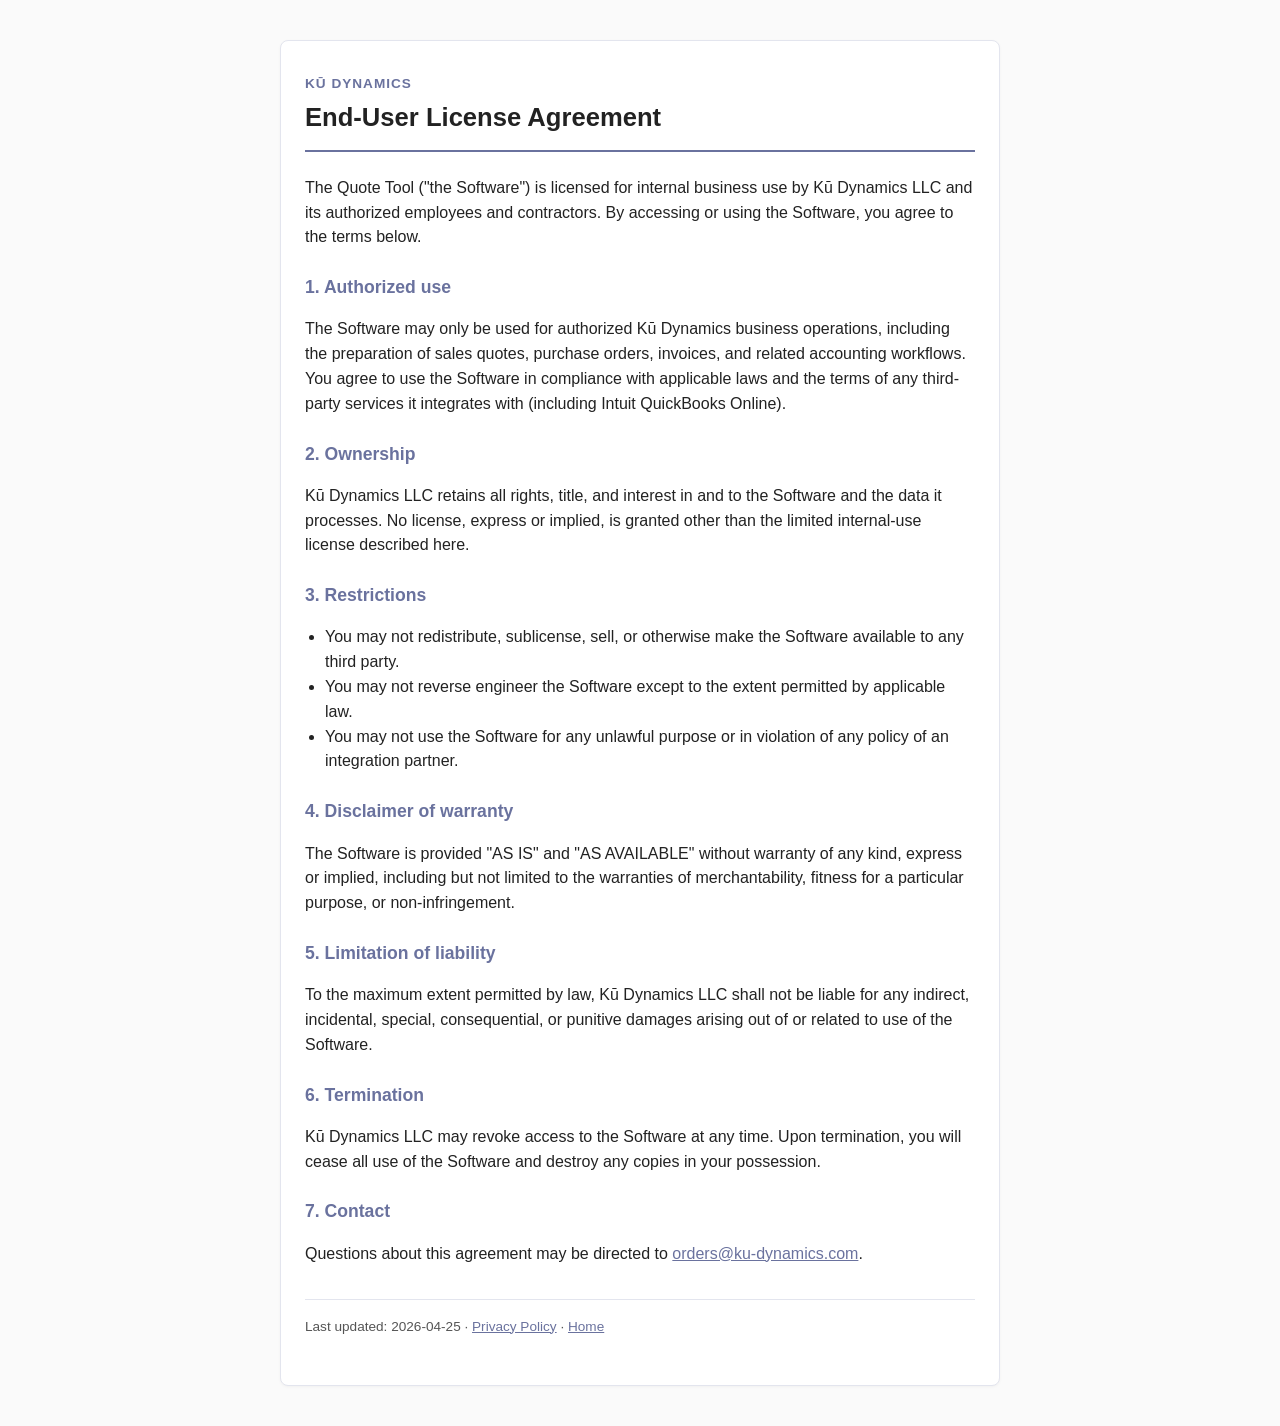
==== eula.html @ ec0ca813 "chore: add EULA, Privacy Policy, and landing page Static pages for the QBO App Assessment. Three HTM" ====
<!doctype html>
<html lang="en">
  <head>
    <meta charset="utf-8" />
    <meta name="viewport" content="width=device-width,initial-scale=1" />
    <title>Quote Tool — End-User License Agreement</title>
    <link rel="stylesheet" href="./style.css" />
  </head>
  <body>
    <main>
      <header>
        <div class="brand">Kū Dynamics</div>
        <h1>End-User License Agreement</h1>
      </header>

      <p>
        The Quote Tool ("the Software") is licensed for internal business
        use by Kū Dynamics LLC and its authorized employees and
        contractors. By accessing or using the Software, you agree to
        the terms below.
      </p>

      <h2>1. Authorized use</h2>
      <p>
        The Software may only be used for authorized Kū Dynamics business
        operations, including the preparation of sales quotes, purchase
        orders, invoices, and related accounting workflows. You agree to
        use the Software in compliance with applicable laws and the
        terms of any third-party services it integrates with (including
        Intuit QuickBooks Online).
      </p>

      <h2>2. Ownership</h2>
      <p>
        Kū Dynamics LLC retains all rights, title, and interest in and to
        the Software and the data it processes. No license, express or
        implied, is granted other than the limited internal-use license
        described here.
      </p>

      <h2>3. Restrictions</h2>
      <ul>
        <li>
          You may not redistribute, sublicense, sell, or otherwise make
          the Software available to any third party.
        </li>
        <li>
          You may not reverse engineer the Software except to the extent
          permitted by applicable law.
        </li>
        <li>
          You may not use the Software for any unlawful purpose or in
          violation of any policy of an integration partner.
        </li>
      </ul>

      <h2>4. Disclaimer of warranty</h2>
      <p>
        The Software is provided "AS IS" and "AS AVAILABLE" without
        warranty of any kind, express or implied, including but not
        limited to the warranties of merchantability, fitness for a
        particular purpose, or non-infringement.
      </p>

      <h2>5. Limitation of liability</h2>
      <p>
        To the maximum extent permitted by law, Kū Dynamics LLC shall not
        be liable for any indirect, incidental, special, consequential,
        or punitive damages arising out of or related to use of the
        Software.
      </p>

      <h2>6. Termination</h2>
      <p>
        Kū Dynamics LLC may revoke access to the Software at any time.
        Upon termination, you will cease all use of the Software and
        destroy any copies in your possession.
      </p>

      <h2>7. Contact</h2>
      <p>
        Questions about this agreement may be directed to
        <a href="mailto:orders@ku-dynamics.com">orders@ku-dynamics.com</a>.
      </p>

      <footer>
        Last updated: 2026-04-25 ·
        <a href="./privacy.html">Privacy Policy</a> ·
        <a href="./index.html">Home</a>
      </footer>
    </main>
  </body>
</html>
---- style.css ----
/* Minimal styling — readable on phone + desktop, no third-party assets. */
:root {
  color-scheme: light;
  --fg: #222;
  --fg-muted: #555;
  --accent: #6a729e;
  --bg: #fafafa;
  --card: #ffffff;
  --border: #e3e5ee;
}

* { box-sizing: border-box; }

html, body {
  margin: 0;
  padding: 0;
  background: var(--bg);
  color: var(--fg);
  font-family: -apple-system, BlinkMacSystemFont, "Segoe UI", Roboto,
    "Helvetica Neue", Arial, sans-serif;
  line-height: 1.55;
}

main {
  max-width: 720px;
  margin: 2.5rem auto;
  padding: 2rem 1.5rem 3rem;
  background: var(--card);
  border: 1px solid var(--border);
  border-radius: 8px;
  box-shadow: 0 1px 3px rgba(0, 0, 0, 0.04);
}

header {
  border-bottom: 2px solid var(--accent);
  padding-bottom: 0.75rem;
  margin-bottom: 1.5rem;
}

header .brand {
  color: var(--accent);
  font-weight: 700;
  letter-spacing: 1px;
  text-transform: uppercase;
  font-size: 0.85rem;
}

h1 {
  margin: 0.25rem 0 0;
  font-size: 1.6rem;
  color: var(--fg);
}

h2 {
  margin-top: 1.5rem;
  font-size: 1.1rem;
  color: var(--accent);
}

p, li {
  color: var(--fg);
}

ul {
  padding-left: 1.25rem;
}

footer {
  margin-top: 2rem;
  padding-top: 1rem;
  border-top: 1px solid var(--border);
  font-size: 0.85rem;
  color: var(--fg-muted);
}

a { color: var(--accent); }

nav.legal-nav a {
  margin-right: 1rem;
}
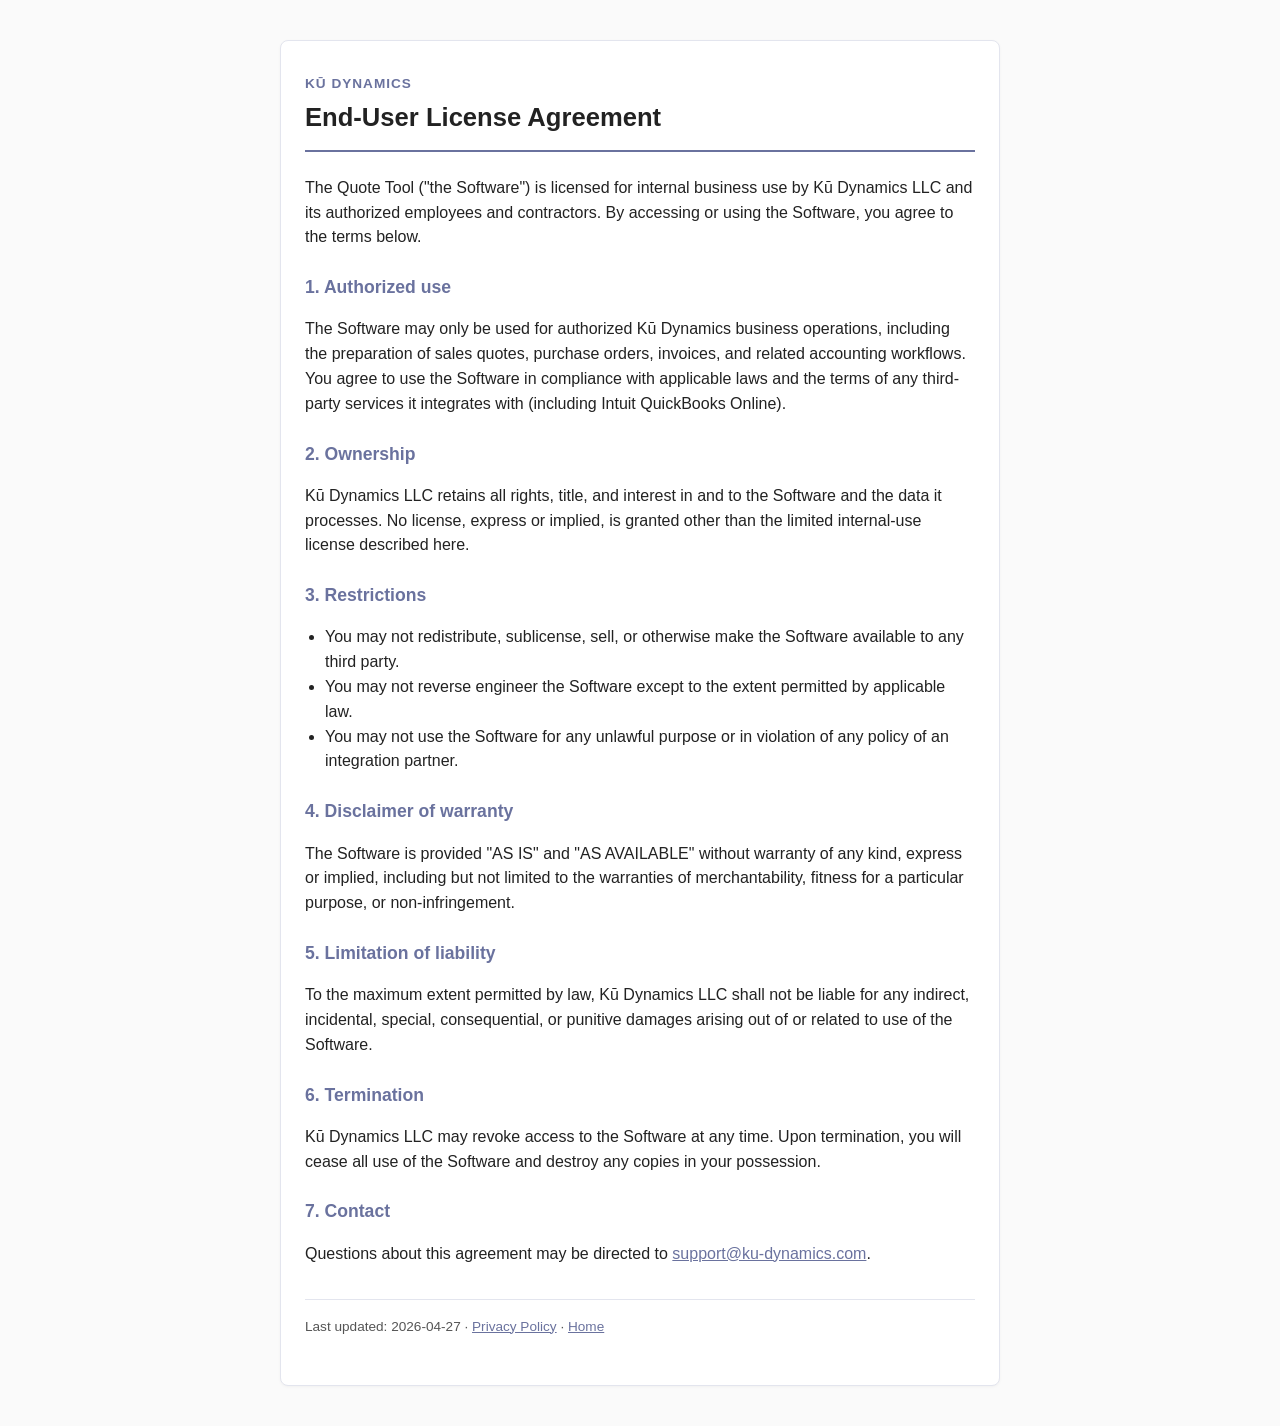
==== commit 88b11bc7: "Align EULA and landing page contact email with privacy policy Switch orders@ku-dynamics.com -> suppo" ====
--- a/eula.html
+++ b/eula.html
@@ -80,11 +80,11 @@
       <h2>7. Contact</h2>
       <p>
         Questions about this agreement may be directed to
-        <a href="mailto:orders@ku-dynamics.com">orders@ku-dynamics.com</a>.
+        <a href="mailto:support@ku-dynamics.com">support@ku-dynamics.com</a>.
       </p>
 
       <footer>
-        Last updated: 2026-04-25 ·
+        Last updated: 2026-04-27 ·
         <a href="./privacy.html">Privacy Policy</a> ·
         <a href="./index.html">Home</a>
       </footer>
